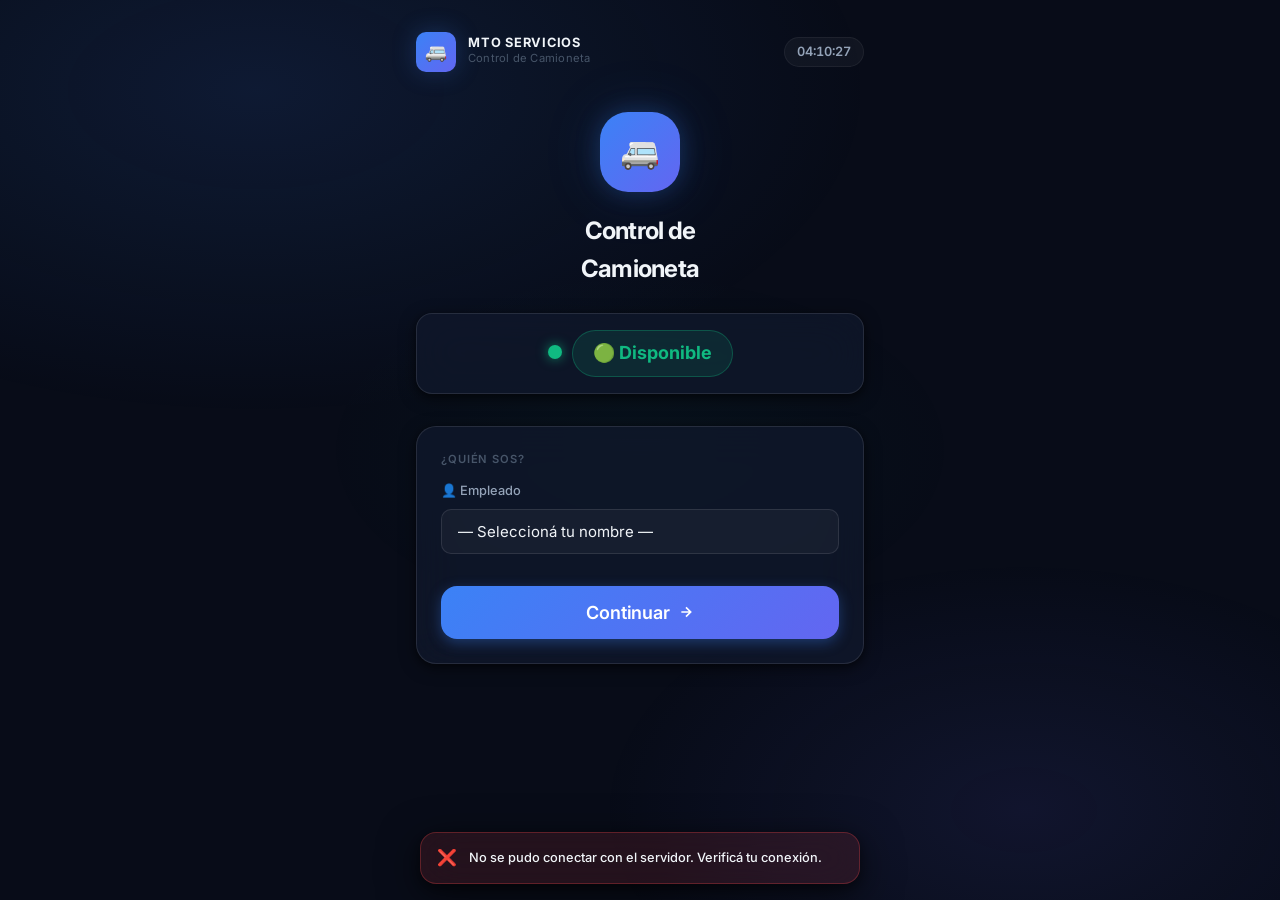
==== index.html @ 02f8700e "Deploy inicial - sistema control camioneta" ====
<!DOCTYPE html>
<html lang="es">
<head>
  <meta charset="UTF-8">
  <meta name="viewport" content="width=device-width, initial-scale=1.0, maximum-scale=1.0, user-scalable=no, viewport-fit=cover">
  <meta name="theme-color" content="#080c18">
  <meta name="apple-mobile-web-app-capable" content="yes">
  <meta name="apple-mobile-web-app-status-bar-style" content="black-translucent">
  <meta name="apple-mobile-web-app-title" content="MTO Camioneta">
  <meta name="description" content="Control de uso de camioneta MTO Servicios HVAC">

  <link rel="icon" href="data:image/svg+xml,<svg xmlns='http://www.w3.org/2000/svg' viewBox='0 0 100 100'><text y='.9em' font-size='90'>🚐</text></svg>">

  <title>MTO HVAC — Control de Camioneta</title>

  <link rel="preconnect" href="https://fonts.googleapis.com">
  <link rel="preconnect" href="https://fonts.gstatic.com" crossorigin>
  <link href="https://fonts.googleapis.com/css2?family=Inter:wght@300;400;500;600;700;800&display=swap" rel="stylesheet">

  <link rel="stylesheet" href="styles.css">
</head>
<body>

  <div class="bg-mesh"></div>

  <div class="app-wrapper" id="appWrapper">

    <!-- ══════════════════════════════════════════════
         HEADER
    ═══════════════════════════════════════════════ -->
    <header class="app-header">
      <div class="logo-wrap">
        <div class="logo-icon">🚐</div>
        <div class="logo-text">
          <span class="logo-company">MTO Servicios</span>
          <span class="logo-tagline">Control de Camioneta</span>
        </div>
      </div>
      <div class="header-time" id="headerTime">--:--</div>
    </header>

    <!-- ══════════════════════════════════════════════
         PANTALLA 0 — CARGANDO ESTADO
    ═══════════════════════════════════════════════ -->
    <section class="screen active" id="screenLoadingStatus">
      <div class="loading-screen">
        <div class="spinner spinner-lg"></div>
        <div style="text-align:center;">
          <div style="font-size:var(--fs-lg); font-weight:700; margin-bottom:var(--space-2);">Consultando estado...</div>
          <div style="font-size:var(--fs-sm); color:var(--text-secondary);">Verificando disponibilidad de la camioneta</div>
        </div>
      </div>
    </section>

    <!-- ══════════════════════════════════════════════
         PANTALLA 1 — BIENVENIDA / ESTADO + SELECCIÓN EMPLEADO
    ═══════════════════════════════════════════════ -->
    <section class="screen" id="screenWelcome">

      <div class="hero-welcome" style="padding-top:var(--space-4); padding-bottom:var(--space-4);">
        <div class="hero-icon">🚐</div>
        <h1 class="hero-title">Control de<br>Camioneta</h1>
      </div>

      <!-- Banner de estado -->
      <div class="card card-sm" id="statusBanner" style="text-align:center; margin-bottom:var(--space-4);">
        <span class="vehicle-status-dot available" id="statusDot"></span>
        <span class="vehicle-badge-lg available" id="statusBadge">🟢 Disponible</span>
        <div id="statusExtra" class="vehicle-inuse-details hidden"></div>
      </div>

      <div class="card">
        <div class="card-title">¿Quién sos?</div>
        <div class="form-group">
          <label class="form-label" for="employeeSelect">👤 Empleado</label>
          <select class="form-select" id="employeeSelect">
            <option value="">— Seleccioná tu nombre —</option>
          </select>
        </div>

        <button class="btn btn-primary btn-full btn-lg mt-4" onclick="app.checkAndContinue()">
          Continuar
          <svg width="16" height="16" viewBox="0 0 24 24" fill="none" stroke="currentColor" stroke-width="2.5"><path d="M5 12h14M12 5l7 7-7 7"/></svg>
        </button>
      </div>
    </section>

    <!-- ══════════════════════════════════════════════
         PANTALLA 2 — BLOQUEADO (otra persona la tiene)
    ═══════════════════════════════════════════════ -->
    <section class="screen" id="screenBlocked">
      <div class="card" style="text-align:center;">
        <div style="font-size:2.5rem; margin-bottom:var(--space-3);">🔴</div>
        <h2 style="font-size:var(--fs-xl); font-weight:700; margin-bottom:var(--space-2);">Camioneta en uso</h2>
        <p style="font-size:var(--fs-sm); color:var(--text-secondary); margin-bottom:var(--space-5);">
          No podés retirarla hasta que sea devuelta.
        </p>
        <div class="vehicle-inuse-details" style="margin-top:0;">
          <div class="vehicle-inuse-row"><span class="key">👤 La tiene</span><span class="val" id="blockedEmployee">—</span></div>
          <div class="vehicle-inuse-row"><span class="key">🕐 Hora de salida</span><span class="val" id="blockedTime">—</span></div>
          <div class="vehicle-inuse-row"><span class="key">📍 Destino</span><span class="val" id="blockedDestino">—</span></div>
          <div class="vehicle-inuse-row"><span class="key">⏱️ Tiempo transcurrido</span><span class="val" id="blockedElapsed">—</span></div>
        </div>
      </div>
      <button class="btn btn-ghost w-full mt-4" onclick="app.goBack('screenWelcome')">← Volver</button>
    </section>

    <!-- ══════════════════════════════════════════════
         PANTALLA 3 — DATOS (retiro o devolución, según flujo)
    ═══════════════════════════════════════════════ -->
    <section class="screen" id="screenDatos">

      <div class="steps" id="stepsIndicator">
        <div class="step active" id="step1"><div class="step-dot">1</div><div class="step-label">Datos</div></div>
        <div class="step-line" id="stepLine1"></div>
        <div class="step" id="step2"><div class="step-dot">2</div><div class="step-label">Check</div></div>
        <div class="step-line" id="stepLine2"></div>
        <div class="step" id="step3"><div class="step-dot">3</div><div class="step-label">Fotos</div></div>
        <div class="step-line" id="stepLine3"></div>
        <div class="step" id="step4"><div class="step-dot">4</div><div class="step-label">Confirmar</div></div>
      </div>

      <div class="card">
        <div class="card-title" id="datosTitle">Retirar camioneta</div>
        <div style="font-size:var(--fs-sm); color:var(--text-secondary); margin-bottom:var(--space-4);" id="datosEmployeeLabel"></div>

        <!-- Campos exclusivos de RETIRO -->
        <div id="retiroFields">
          <div class="form-group">
            <label class="form-label" for="sectorInput">🏷️ Sector</label>
            <input type="text" class="form-input" id="sectorInput" placeholder="Ej: Mantenimiento" maxlength="60">
          </div>
          <div class="form-group">
            <label class="form-label" for="destinoInput">📍 Destino</label>
            <input type="text" class="form-input" id="destinoInput" placeholder="Ej: Obra Av. Corrientes 1234" maxlength="120">
          </div>
          <div class="form-group">
            <label class="form-label" for="motivoInput">📝 Motivo del viaje</label>
            <input type="text" class="form-input" id="motivoInput" placeholder="Ej: Traslado de materiales" maxlength="150">
          </div>
        </div>

        <div class="form-group">
          <label class="form-label" for="kmInput">🧭 Kilometraje actual</label>
          <input type="number" class="form-input" id="kmInput" placeholder="Ej: 84210" min="0" inputmode="numeric">
        </div>

        <div class="form-group">
          <label class="form-label" for="fuelInput">⛽ Nivel de combustible</label>
          <select class="form-select" id="fuelInput">
            <option value="Lleno">Lleno</option>
            <option value="3/4">3/4</option>
            <option value="1/2" selected>1/2</option>
            <option value="1/4">1/4</option>
            <option value="Reserva">Reserva</option>
          </select>
        </div>

        <div class="form-group">
          <label class="form-label" for="estadoInput">🔧 Estado general</label>
          <select class="form-select" id="estadoInput">
            <option value="Óptimo">Óptimo</option>
            <option value="Bueno" selected>Bueno</option>
            <option value="Regular">Regular</option>
            <option value="Con observaciones">Con observaciones</option>
          </select>
        </div>

        <button class="btn btn-primary btn-full btn-lg mt-4" onclick="app.goToChecklist()">
          Continuar
          <svg width="16" height="16" viewBox="0 0 24 24" fill="none" stroke="currentColor" stroke-width="2.5"><path d="M5 12h14M12 5l7 7-7 7"/></svg>
        </button>
      </div>
      <button class="btn btn-ghost w-full mt-4" onclick="app.goBack('screenWelcome')">← Volver</button>
    </section>

    <!-- ══════════════════════════════════════════════
         PANTALLA 4 — CHECKLIST
    ═══════════════════════════════════════════════ -->
    <section class="screen" id="screenChecklist">
      <div class="steps">
        <div class="step done" id="cstep1"><div class="step-dot">✓</div><div class="step-label">Datos</div></div>
        <div class="step-line done"></div>
        <div class="step active" id="cstep2"><div class="step-dot">2</div><div class="step-label">Check</div></div>
        <div class="step-line" id="cstepLine2"></div>
        <div class="step" id="cstep3"><div class="step-dot">3</div><div class="step-label">Fotos</div></div>
        <div class="step-line" id="cstepLine3"></div>
        <div class="step" id="cstep4"><div class="step-dot">4</div><div class="step-label">Confirmar</div></div>
      </div>

      <div class="card">
        <div class="card-title">Checklist de la unidad</div>
        <p style="font-size:var(--fs-sm); color:var(--text-secondary); margin-bottom:var(--space-4);">
          Marcá cada ítem verificado antes de continuar.
        </p>
        <div class="checklist" id="checklistContainer"><!-- generado por JS --></div>

        <button class="btn btn-primary btn-full btn-lg mt-4" id="btnChecklistNext" onclick="app.goToFotos()">
          Continuar
          <svg width="16" height="16" viewBox="0 0 24 24" fill="none" stroke="currentColor" stroke-width="2.5"><path d="M5 12h14M12 5l7 7-7 7"/></svg>
        </button>
      </div>
      <button class="btn btn-ghost w-full mt-4" onclick="app.goBack('screenDatos')">← Volver</button>
    </section>

    <!-- ══════════════════════════════════════════════
         PANTALLA 5 — FOTOS
    ═══════════════════════════════════════════════ -->
    <section class="screen" id="screenFotos">
      <div class="steps">
        <div class="step done"><div class="step-dot">✓</div><div class="step-label">Datos</div></div>
        <div class="step-line done"></div>
        <div class="step done"><div class="step-dot">✓</div><div class="step-label">Check</div></div>
        <div class="step-line done"></div>
        <div class="step active"><div class="step-dot">3</div><div class="step-label">Fotos</div></div>
        <div class="step-line" id="fstepLine4"></div>
        <div class="step" id="fstep4"><div class="step-dot">4</div><div class="step-label">Confirmar</div></div>
      </div>

      <div class="card">
        <div class="card-title">Evidencia fotográfica</div>
        <p style="font-size:var(--fs-sm); color:var(--text-secondary); margin-bottom:var(--space-2);" id="fotosSubtitle">
          Tomá las 4 fotos obligatorias. Podés agregar más si es necesario.
        </p>

        <div class="photo-grid" id="photoGrid"><!-- generado por JS --></div>

        <div class="photo-extra-add" onclick="app.addExtraPhotoSlot()">
          ➕ Agregar otra foto (opcional)
        </div>

        <button class="btn btn-primary btn-full btn-lg mt-4" id="btnFotosNext" onclick="app.goToConfirm()" disabled>
          Continuar
          <svg width="16" height="16" viewBox="0 0 24 24" fill="none" stroke="currentColor" stroke-width="2.5"><path d="M5 12h14M12 5l7 7-7 7"/></svg>
        </button>
      </div>
      <button class="btn btn-ghost w-full mt-4" onclick="app.goBack('screenChecklist')">← Volver</button>
    </section>

    <!-- ══════════════════════════════════════════════
         PANTALLA 6 — CONFIRMAR (+ inconveniente si es devolución)
    ═══════════════════════════════════════════════ -->
    <section class="screen" id="screenConfirm">
      <div class="steps">
        <div class="step done"><div class="step-dot">✓</div><div class="step-label">Datos</div></div>
        <div class="step-line done"></div>
        <div class="step done"><div class="step-dot">✓</div><div class="step-label">Check</div></div>
        <div class="step-line done"></div>
        <div class="step done"><div class="step-dot">✓</div><div class="step-label">Fotos</div></div>
        <div class="step-line done"></div>
        <div class="step active"><div class="step-dot">4</div><div class="step-label">Confirmar</div></div>
      </div>

      <!-- Sólo en devolución -->
      <div class="card" id="incidentCard" style="display:none;">
        <div class="card-title">¿Hubo algún inconveniente?</div>
        <div class="yesno-toggle">
          <button class="yesno-btn no active" id="btnIncidentNo" onclick="app.setIncident(false)">✓ No</button>
          <button class="yesno-btn yes" id="btnIncidentYes" onclick="app.setIncident(true)">⚠️ Sí</button>
        </div>
        <div class="incident-box hidden" id="incidentDetail">
          <div class="form-group">
            <label class="form-label" for="incidentType">Tipo de inconveniente</label>
            <select class="form-select" id="incidentType">
              <option value="choque">Choque</option>
              <option value="rayon">Rayón</option>
              <option value="desperfecto">Desperfecto mecánico</option>
              <option value="multa">Multa</option>
              <option value="otro">Otro</option>
            </select>
          </div>
          <div class="form-group" style="margin-bottom:0;">
            <label class="form-label" for="incidentDesc">Descripción</label>
            <textarea class="form-textarea" id="incidentDesc" placeholder="Describí lo ocurrido con el mayor detalle posible..."></textarea>
          </div>
        </div>
      </div>

      <div class="card">
        <div class="card-title">Observaciones</div>
        <div class="form-group" style="margin-bottom:0;">
          <textarea class="form-textarea" id="observationInput" placeholder="Observaciones adicionales (opcional)"></textarea>
        </div>
      </div>

      <div class="card">
        <div class="card-title">Firma digital del conductor</div>
        <div class="signature-wrap">
          <canvas id="signatureCanvas"></canvas>
          <div class="signature-hint" id="signatureHint">Firmá acá con el dedo</div>
        </div>
        <button class="btn btn-ghost btn-sm mt-2" onclick="app.clearSignature()">🧹 Limpiar firma</button>
      </div>

      <div class="card" style="background:var(--bg-glass); border-color:var(--border-subtle);">
        <div style="display:flex; justify-content:space-between; align-items:center; margin-bottom:4px;">
          <span style="font-size:var(--fs-xs); color:var(--text-muted);">📍 Ubicación GPS</span>
          <span style="font-size:var(--fs-sm); font-weight:600;" id="summaryGPS">Obteniendo...</span>
        </div>
        <div style="display:flex; justify-content:space-between; align-items:center;">
          <span style="font-size:var(--fs-xs); color:var(--text-muted);">🕐 Hora actual</span>
          <span style="font-size:var(--fs-sm); font-weight:600; font-variant-numeric:tabular-nums;" id="summaryTime">—</span>
        </div>
      </div>

      <button class="btn btn-success btn-full btn-lg mt-4" id="btnConfirmSubmit" onclick="app.submitTrip()">
        <span id="btnConfirmLabel">✓ Confirmar</span>
      </button>
      <button class="btn btn-ghost w-full mt-4" onclick="app.goBack('screenFotos')">← Volver</button>
    </section>

    <!-- ══════════════════════════════════════════════
         PANTALLA 7 — ENVIANDO
    ═══════════════════════════════════════════════ -->
    <section class="screen" id="screenLoadingSubmit">
      <div class="loading-screen">
        <div class="spinner spinner-lg"></div>
        <div style="text-align:center;">
          <div style="font-size:var(--fs-lg); font-weight:700; margin-bottom:var(--space-2);" id="loadingTitle">Registrando...</div>
          <div style="font-size:var(--fs-sm); color:var(--text-secondary);" id="loadingMsg">Subiendo datos y fotos ☁️</div>
        </div>
        <div style="width:180px;">
          <div class="progress-wrap"><div class="progress-bar" id="loadingProgress" style="width:0%"></div></div>
        </div>
      </div>
    </section>

    <!-- ══════════════════════════════════════════════
         PANTALLA 8 — RESULTADO
    ═══════════════════════════════════════════════ -->
    <section class="screen" id="screenResult">
      <div class="card">
        <div class="result-card" id="resultCard"><!-- dinámico --></div>
      </div>
      <button class="btn btn-ghost w-full mt-4" onclick="app.resetToStart()">↩ Volver al inicio</button>
    </section>

  </div><!-- /app-wrapper -->

  <div class="toast-container" id="toastContainer"></div>

  <!-- Modal visor de foto -->
  <div id="photoModal" style="
    display:none; position:fixed; inset:0; z-index:9998;
    background:rgba(0,0,0,0.9); backdrop-filter:blur(10px);
    align-items:center; justify-content:center;
  " onclick="this.style.display='none'">
    <img id="photoModalImg" src="" alt="Foto" style="max-width:90%; max-height:90%; border-radius:var(--radius-xl); object-fit:contain;">
  </div>

  <!-- Inputs de archivo ocultos para captura de fotos -->
  <input type="file" id="hiddenPhotoInput" accept="image/*" capture="environment" style="display:none;">

  <script src="app.js"></script>
</body>
</html>
---- styles.css ----
/* ============================================================
   MTO Servicios HVAC — Control de Camioneta
   styles.css — Sistema de diseño premium v1.0
   Mismo design system que mto-fichaje (dark mode · glassmorphism)
   ============================================================ */

/* ── Reset & Base ────────────────────────────────────────── */
*, *::before, *::after { box-sizing: border-box; margin: 0; padding: 0; }

:root {
  /* ── Paleta principal ── */
  --bg-primary:        #080c18;
  --bg-secondary:      #0d1226;
  --bg-tertiary:       #111827;
  --bg-card:           rgba(17, 25, 45, 0.75);
  --bg-card-hover:     rgba(22, 32, 58, 0.88);
  --bg-glass:          rgba(255, 255, 255, 0.04);
  --bg-glass-hover:    rgba(255, 255, 255, 0.07);

  /* ── Acentos ── */
  --accent-primary:    #3b82f6;
  --accent-secondary:  #6366f1;
  --accent-success:    #10b981;
  --accent-warning:    #f59e0b;
  --accent-danger:     #ef4444;
  --accent-info:       #06b6d4;
  --accent-gradient:   linear-gradient(135deg, #3b82f6 0%, #6366f1 100%);
  --accent-gradient-2: linear-gradient(135deg, #10b981 0%, #06b6d4 100%);
  --accent-gradient-3: linear-gradient(135deg, #f59e0b 0%, #ef4444 100%);

  /* ── Texto ── */
  --text-primary:   #f1f5f9;
  --text-secondary: #94a3b8;
  --text-muted:     #475569;
  --text-disabled:  #334155;

  /* ── Bordes ── */
  --border-subtle:  rgba(255, 255, 255, 0.06);
  --border-default: rgba(255, 255, 255, 0.10);
  --border-strong:  rgba(255, 255, 255, 0.18);
  --border-accent:  rgba(59, 130, 246, 0.40);

  /* ── Sombras ── */
  --shadow-sm:  0 1px 3px rgba(0,0,0,0.4), 0 1px 2px rgba(0,0,0,0.3);
  --shadow-md:  0 4px 16px rgba(0,0,0,0.5), 0 2px 6px rgba(0,0,0,0.3);
  --shadow-lg:  0 10px 40px rgba(0,0,0,0.6), 0 4px 12px rgba(0,0,0,0.4);
  --shadow-glow:0 0 24px rgba(59,130,246,0.25);
  --shadow-success: 0 0 20px rgba(16,185,129,0.30);
  --shadow-danger:  0 0 20px rgba(239,68,68,0.30);

  /* ── Tipografía ── */
  --font-sans: 'Inter', -apple-system, BlinkMacSystemFont, 'Segoe UI', sans-serif;
  --font-mono: 'SF Mono', 'Fira Code', 'Fira Mono', monospace;
  --fs-xs:   0.70rem;
  --fs-sm:   0.80rem;
  --fs-base: 0.938rem;
  --fs-md:   1.0rem;
  --fs-lg:   1.125rem;
  --fs-xl:   1.25rem;
  --fs-2xl:  1.5rem;
  --fs-3xl:  1.875rem;
  --fs-4xl:  2.25rem;

  /* ── Espaciado ── */
  --space-1: 0.25rem; --space-2: 0.5rem;  --space-3: 0.75rem;
  --space-4: 1.0rem;  --space-5: 1.25rem; --space-6: 1.5rem;
  --space-8: 2.0rem;  --space-10: 2.5rem; --space-12: 3.0rem;
  --space-16: 4.0rem;

  /* ── Bordes redondeados ── */
  --radius-sm: 6px;  --radius-md: 10px; --radius-lg: 16px;
  --radius-xl: 20px; --radius-2xl: 28px; --radius-full: 9999px;

  /* ── Transiciones ── */
  --transition-fast:   150ms cubic-bezier(0.4, 0, 0.2, 1);
  --transition-normal: 250ms cubic-bezier(0.4, 0, 0.2, 1);
  --transition-slow:   400ms cubic-bezier(0.4, 0, 0.2, 1);
  --transition-spring: 350ms cubic-bezier(0.34, 1.56, 0.64, 1);
}

html { font-size: 16px; -webkit-text-size-adjust: 100%; scroll-behavior: smooth; }

body {
  font-family: var(--font-sans);
  font-size: var(--fs-base);
  line-height: 1.6;
  color: var(--text-primary);
  background-color: var(--bg-primary);
  min-height: 100dvh;
  overflow-x: hidden;
  -webkit-font-smoothing: antialiased;
  -moz-osx-font-smoothing: grayscale;
}

/* ── Fondo animado ─────────────────────────────────────────── */
.bg-mesh {
  position: fixed; inset: 0; z-index: 0; pointer-events: none;
  background:
    radial-gradient(ellipse 80% 60% at 20% 10%, rgba(59,130,246,0.12) 0%, transparent 60%),
    radial-gradient(ellipse 60% 50% at 80% 90%, rgba(99,102,241,0.10) 0%, transparent 55%),
    radial-gradient(ellipse 50% 40% at 50% 50%, rgba(16,185,129,0.04) 0%, transparent 50%);
  animation: meshShift 20s ease-in-out infinite alternate;
}
@keyframes meshShift { 0% { transform: scale(1) rotate(0deg); } 100% { transform: scale(1.05) rotate(2deg); } }

/* ── Layout base ───────────────────────────────────────────── */
.app-wrapper {
  position: relative; z-index: 1;
  min-height: 100dvh;
  display: flex; flex-direction: column;
  max-width: 480px; margin: 0 auto;
  padding: var(--space-4);
}

/* ── Logo / Header ─────────────────────────────────────────── */
.app-header { display: flex; align-items: center; justify-content: space-between; padding: var(--space-4) 0 var(--space-6); }
.logo-wrap { display: flex; align-items: center; gap: var(--space-3); }
.logo-icon {
  width: 40px; height: 40px; border-radius: var(--radius-md);
  background: var(--accent-gradient);
  display: grid; place-items: center; font-size: 1.1rem;
  box-shadow: var(--shadow-glow); flex-shrink: 0;
}
.logo-text { display: flex; flex-direction: column; }
.logo-company { font-size: var(--fs-sm); font-weight: 700; letter-spacing: 0.06em; text-transform: uppercase; color: var(--text-primary); line-height: 1.1; }
.logo-tagline { font-size: var(--fs-xs); color: var(--text-muted); letter-spacing: 0.02em; }
.header-time {
  font-size: var(--fs-sm); font-weight: 600; font-variant-numeric: tabular-nums;
  color: var(--text-secondary); background: var(--bg-glass); border: 1px solid var(--border-subtle);
  padding: var(--space-1) var(--space-3); border-radius: var(--radius-full);
}

/* ── Tarjetas / Cards ──────────────────────────────────────── */
.card {
  background: var(--bg-card); border: 1px solid var(--border-default);
  border-radius: var(--radius-xl); padding: var(--space-6);
  backdrop-filter: blur(20px); -webkit-backdrop-filter: blur(20px);
  box-shadow: var(--shadow-md);
  transition: border-color var(--transition-normal), box-shadow var(--transition-normal);
}
.card:hover { border-color: var(--border-strong); }
.card + .card { margin-top: var(--space-4); }
.card-sm { padding: var(--space-4); border-radius: var(--radius-lg); }
.card-title { font-size: var(--fs-xs); font-weight: 600; letter-spacing: 0.08em; text-transform: uppercase; color: var(--text-muted); margin-bottom: var(--space-3); }

/* ── Pantallas (screens) ───────────────────────────────────── */
.screen { display: none; animation: screenIn var(--transition-slow) ease both; }
.screen.active { display: flex; flex-direction: column; flex: 1; }
@keyframes screenIn { from { opacity: 0; transform: translateY(16px); } to { opacity: 1; transform: translateY(0); } }

/* ── Hero de bienvenida ────────────────────────────────────── */
.hero-welcome { display: flex; flex-direction: column; align-items: center; text-align: center; padding: var(--space-8) 0 var(--space-6); }
.hero-icon {
  width: 80px; height: 80px; border-radius: var(--radius-2xl);
  background: var(--accent-gradient); display: grid; place-items: center;
  font-size: 2rem; margin-bottom: var(--space-5);
  box-shadow: var(--shadow-glow), 0 0 60px rgba(59,130,246,0.15);
  animation: iconPulse 3s ease-in-out infinite;
}
@keyframes iconPulse { 0%,100% { box-shadow: var(--shadow-glow), 0 0 60px rgba(59,130,246,0.15); } 50% { box-shadow: var(--shadow-glow), 0 0 80px rgba(59,130,246,0.30); } }
.hero-title { font-size: var(--fs-2xl); font-weight: 700; letter-spacing: -0.03em; margin-bottom: var(--space-2); }
.hero-sub { font-size: var(--fs-base); color: var(--text-secondary); max-width: 320px; }

/* ── Formulario ────────────────────────────────────────────── */
.form-group { display: flex; flex-direction: column; gap: var(--space-2); margin-bottom: var(--space-4); }
.form-label { font-size: var(--fs-sm); font-weight: 500; color: var(--text-secondary); }
.form-select, .form-input, .form-textarea {
  width: 100%; background: var(--bg-glass); border: 1px solid var(--border-default);
  border-radius: var(--radius-md); color: var(--text-primary);
  font-family: var(--font-sans); font-size: var(--fs-base);
  padding: var(--space-3) var(--space-4); outline: none;
  transition: border-color var(--transition-fast), box-shadow var(--transition-fast);
  appearance: none; -webkit-appearance: none;
}
.form-textarea { resize: vertical; min-height: 80px; font-family: var(--font-sans); }
.form-select:focus, .form-input:focus, .form-textarea:focus { border-color: var(--accent-primary); box-shadow: 0 0 0 3px rgba(59,130,246,0.15); }
.form-select option { background: var(--bg-secondary); color: var(--text-primary); }
.form-hint { font-size: var(--fs-xs); color: var(--text-muted); }

/* ── Botones ─────────────────────────────────────────────────────── */
.btn {
  display: inline-flex; align-items: center; justify-content: center; gap: var(--space-2);
  font-family: var(--font-sans); font-size: var(--fs-base); font-weight: 600;
  padding: var(--space-3) var(--space-6);
  border-radius: var(--radius-md); border: none; cursor: pointer;
  transition: all var(--transition-fast); text-decoration: none;
  white-space: nowrap; letter-spacing: -0.01em;
  -webkit-tap-highlight-color: transparent; user-select: none;
}
.btn:active { transform: scale(0.97); }
.btn:disabled { opacity: 0.4; cursor: not-allowed; pointer-events: none; }
.btn-primary { background: var(--accent-gradient); color: #fff; box-shadow: 0 4px 14px rgba(59,130,246,0.35); }
.btn-primary:hover { box-shadow: 0 6px 20px rgba(59,130,246,0.50); filter: brightness(1.08); }
.btn-success { background: linear-gradient(135deg, #10b981 0%, #059669 100%); color: #fff; box-shadow: 0 4px 14px rgba(16,185,129,0.35); }
.btn-success:hover { box-shadow: 0 6px 20px rgba(16,185,129,0.50); filter: brightness(1.08); }
.btn-danger { background: linear-gradient(135deg, #ef4444 0%, #dc2626 100%); color: #fff; box-shadow: 0 4px 14px rgba(239,68,68,0.35); }
.btn-warning { background: linear-gradient(135deg, #f59e0b 0%, #d97706 100%); color: #fff; box-shadow: 0 4px 14px rgba(245,158,11,0.35); }
.btn-ghost { background: var(--bg-glass); color: var(--text-secondary); border: 1px solid var(--border-default); }
.btn-ghost:hover { background: var(--bg-glass-hover); color: var(--text-primary); border-color: var(--border-strong); }
.btn-full { width: 100%; }
.btn-lg { font-size: var(--fs-lg); padding: var(--space-4) var(--space-8); border-radius: var(--radius-lg); }
.btn-sm { font-size: var(--fs-sm); padding: var(--space-2) var(--space-4); border-radius: var(--radius-sm); }
.btn-icon { width: 40px; height: 40px; padding: 0; border-radius: var(--radius-md); }

/* ── Estado de la camioneta ───────────────────────────────── */
.vehicle-status-card {
  display: flex; flex-direction: column; align-items: center; text-align: center;
  padding: var(--space-8) var(--space-6); gap: var(--space-3);
}
.vehicle-status-dot {
  width: 14px; height: 14px; border-radius: 50%; display: inline-block; margin-right: 6px;
}
.vehicle-status-dot.available { background: var(--accent-success); box-shadow: 0 0 12px rgba(16,185,129,0.7); animation: dotPulse 1.6s ease-in-out infinite; }
.vehicle-status-dot.inuse { background: var(--accent-danger); box-shadow: 0 0 12px rgba(239,68,68,0.7); }
.vehicle-badge-lg {
  display: inline-flex; align-items: center; padding: var(--space-2) var(--space-5);
  border-radius: var(--radius-full); font-weight: 700; font-size: var(--fs-lg);
}
.vehicle-badge-lg.available { background: rgba(16,185,129,0.12); color: var(--accent-success); border: 1px solid rgba(16,185,129,0.3); }
.vehicle-badge-lg.inuse { background: rgba(239,68,68,0.12); color: var(--accent-danger); border: 1px solid rgba(239,68,68,0.3); }
.vehicle-inuse-details {
  width: 100%; background: var(--bg-glass); border: 1px solid var(--border-subtle);
  border-radius: var(--radius-lg); padding: var(--space-4); text-align: left; margin-top: var(--space-4);
}
.vehicle-inuse-row { display: flex; justify-content: space-between; align-items: center; padding: var(--space-2) 0; border-bottom: 1px solid var(--border-subtle); }
.vehicle-inuse-row:last-child { border-bottom: none; }
.vehicle-inuse-row .key { font-size: var(--fs-xs); color: var(--text-muted); }
.vehicle-inuse-row .val { font-size: var(--fs-sm); font-weight: 600; }
.elapsed-timer { font-size: var(--fs-2xl); font-weight: 800; font-variant-numeric: tabular-nums; letter-spacing: -0.02em; margin: var(--space-2) 0; }
.elapsed-timer.warn { color: var(--accent-warning); }
.elapsed-timer.danger { color: var(--accent-danger); }

/* ── Checklist ─────────────────────────────────────────────── */
.checklist { display: flex; flex-direction: column; gap: var(--space-2); margin: var(--space-4) 0; }
.checklist-item {
  display: flex; align-items: center; gap: var(--space-3);
  padding: var(--space-3) var(--space-4); border-radius: var(--radius-md);
  border: 1px solid var(--border-default); background: var(--bg-glass);
  cursor: pointer; transition: all var(--transition-fast);
  -webkit-tap-highlight-color: transparent; user-select: none;
}
.checklist-item:hover { background: var(--bg-glass-hover); border-color: var(--border-strong); }
.checklist-item.checked { background: rgba(16,185,129,0.08); border-color: rgba(16,185,129,0.35); }
.checklist-check {
  width: 22px; height: 22px; border-radius: 6px; border: 2px solid var(--border-strong);
  display: grid; place-items: center; flex-shrink: 0; transition: all var(--transition-fast);
  font-size: 13px; color: transparent; background: var(--bg-glass);
}
.checklist-item.checked .checklist-check { background: var(--accent-success); border-color: var(--accent-success); color: #fff; }
.checklist-label { flex: 1; font-size: var(--fs-sm); font-weight: 500; }
.checklist-icon { font-size: 1.1rem; flex-shrink: 0; }

/* ── Fotos ─────────────────────────────────────────────────── */
.photo-grid { display: grid; grid-template-columns: 1fr 1fr; gap: var(--space-3); margin: var(--space-4) 0; }
.photo-slot {
  position: relative; aspect-ratio: 4/3; border-radius: var(--radius-lg);
  border: 1.5px dashed var(--border-strong); background: var(--bg-glass);
  display: flex; flex-direction: column; align-items: center; justify-content: center;
  gap: var(--space-2); cursor: pointer; overflow: hidden; transition: all var(--transition-fast);
  -webkit-tap-highlight-color: transparent;
}
.photo-slot:hover { border-color: var(--accent-primary); background: var(--bg-glass-hover); }
.photo-slot.filled { border-style: solid; border-color: var(--accent-success); }
.photo-slot img { position: absolute; inset: 0; width: 100%; height: 100%; object-fit: cover; }
.photo-slot .slot-icon { font-size: 1.6rem; opacity: 0.6; }
.photo-slot .slot-label { font-size: var(--fs-xs); font-weight: 600; color: var(--text-secondary); text-align: center; padding: 0 var(--space-2); }
.photo-slot .slot-required { color: var(--accent-danger); font-size: 0.6rem; vertical-align: super; }
.photo-slot .slot-badge {
  position: absolute; top: 6px; right: 6px; width: 22px; height: 22px; border-radius: 50%;
  background: var(--accent-success); color: #fff; display: grid; place-items: center;
  font-size: 12px; font-weight: 700; box-shadow: var(--shadow-sm);
}
.photo-slot .slot-remove {
  position: absolute; top: 6px; left: 6px; width: 22px; height: 22px; border-radius: 50%;
  background: rgba(0,0,0,0.6); color: #fff; display: grid; place-items: center; font-size: 12px;
  border: none; cursor: pointer;
}
.photo-extra-add {
  display: flex; align-items: center; justify-content: center; gap: var(--space-2);
  padding: var(--space-3); border-radius: var(--radius-md); border: 1px dashed var(--border-default);
  color: var(--text-muted); font-size: var(--fs-sm); cursor: pointer; background: var(--bg-glass);
}
.photo-extra-add:hover { color: var(--text-secondary); border-color: var(--border-strong); }

/* ── Firma digital ─────────────────────────────────────────── */
.signature-wrap {
  border-radius: var(--radius-lg); border: 1px solid var(--border-default);
  background: #fff; overflow: hidden; margin: var(--space-4) 0; position: relative;
}
.signature-wrap canvas { display: block; width: 100%; height: 160px; touch-action: none; }
.signature-hint {
  position: absolute; bottom: 8px; left: 0; right: 0; text-align: center;
  font-size: var(--fs-xs); color: rgba(0,0,0,0.35); pointer-events: none;
}

/* ── Inconveniente (Sí/No) ────────────────────────────────── */
.yesno-toggle { display: flex; gap: var(--space-3); margin-bottom: var(--space-4); }
.yesno-btn {
  flex: 1; padding: var(--space-3); border-radius: var(--radius-md);
  border: 1px solid var(--border-default); background: var(--bg-glass);
  font-weight: 700; font-size: var(--fs-base); color: var(--text-secondary);
  cursor: pointer; transition: all var(--transition-fast); font-family: var(--font-sans);
  -webkit-tap-highlight-color: transparent;
}
.yesno-btn.yes.active { background: rgba(239,68,68,0.12); border-color: var(--accent-danger); color: var(--accent-danger); }
.yesno-btn.no.active  { background: rgba(16,185,129,0.12); border-color: var(--accent-success); color: var(--accent-success); }
.incident-box {
  background: rgba(239,68,68,0.06); border: 1px solid rgba(239,68,68,0.25);
  border-radius: var(--radius-lg); padding: var(--space-4); margin-bottom: var(--space-4);
}

/* ── Indicadores de estado (GPS, etc.) ────────────────────── */
.status-row {
  display: flex; align-items: center; gap: var(--space-3);
  padding: var(--space-3) var(--space-4); border-radius: var(--radius-md);
  border: 1px solid var(--border-subtle); background: var(--bg-glass); margin-bottom: var(--space-3);
  transition: all var(--transition-normal);
}
.status-dot { width: 8px; height: 8px; border-radius: 50%; flex-shrink: 0; background: var(--text-muted); }
.status-dot.checking { background: var(--accent-warning); animation: dotPulse 1s ease-in-out infinite; }
.status-dot.ok { background: var(--accent-success); }
.status-dot.error { background: var(--accent-danger); }
@keyframes dotPulse { 0%,100%{opacity:1} 50%{opacity:0.3} }
.status-label { flex: 1; font-size: var(--fs-sm); font-weight: 500; color: var(--text-secondary); }
.status-value { font-size: var(--fs-sm); font-weight: 600; color: var(--text-primary); font-variant-numeric: tabular-nums; }
.status-row.ok { border-color: rgba(16,185,129,0.25); background: rgba(16,185,129,0.06); }
.status-row.error { border-color: rgba(239,68,68,0.25); background: rgba(239,68,68,0.06); }
.status-row.ok .status-label { color: var(--accent-success); }
.status-row.error .status-label { color: var(--accent-danger); }

/* ── Alerta de resultado ───────────────────────────────────── */
.result-card { display: flex; flex-direction: column; align-items: center; text-align: center; padding: var(--space-8) var(--space-6); }
.result-icon { width: 72px; height: 72px; border-radius: 50%; display: grid; place-items: center; font-size: 2rem; margin-bottom: var(--space-5); animation: resultPop var(--transition-spring) both; }
.result-icon.success { background: rgba(16,185,129,0.15); box-shadow: var(--shadow-success); border: 2px solid rgba(16,185,129,0.4); }
.result-icon.error { background: rgba(239,68,68,0.15); box-shadow: var(--shadow-danger); border: 2px solid rgba(239,68,68,0.4); }
@keyframes resultPop { from{transform:scale(0.5);opacity:0} to{transform:scale(1);opacity:1} }
.result-title { font-size: var(--fs-xl); font-weight: 700; margin-bottom: var(--space-2); }
.result-sub { font-size: var(--fs-sm); color: var(--text-secondary); margin-bottom: var(--space-5); line-height: 1.5; }
.result-details { width: 100%; background: var(--bg-glass); border: 1px solid var(--border-subtle); border-radius: var(--radius-lg); padding: var(--space-4); text-align: left; }
.result-detail-row { display: flex; justify-content: space-between; align-items: center; padding: var(--space-2) 0; border-bottom: 1px solid var(--border-subtle); }
.result-detail-row:last-child { border-bottom: none; }
.result-detail-row .key { font-size: var(--fs-xs); color: var(--text-muted); }
.result-detail-row .val { font-size: var(--fs-sm); font-weight: 600; font-variant-numeric: tabular-nums; }

/* ── Spinner de carga ──────────────────────────────────────── */
.spinner { width: 24px; height: 24px; border-radius: 50%; border: 2px solid var(--border-default); border-top-color: var(--accent-primary); animation: spin 0.7s linear infinite; display: inline-block; flex-shrink: 0; }
.spinner-sm { width: 16px; height: 16px; }
.spinner-lg { width: 40px; height: 40px; border-width: 3px; }
@keyframes spin { to { transform: rotate(360deg); } }
.loading-screen { display: flex; flex-direction: column; align-items: center; justify-content: center; flex: 1; gap: var(--space-4); min-height: 300px; }

/* ── Toast / Notificaciones ─────────────────────────────────── */
.toast-container { position: fixed; bottom: calc(env(safe-area-inset-bottom) + 16px); left: 50%; transform: translateX(-50%); z-index: 9999; display: flex; flex-direction: column; align-items: center; gap: var(--space-2); width: calc(100% - 2rem); max-width: 440px; pointer-events: none; }
.toast { display: flex; align-items: center; gap: var(--space-3); padding: var(--space-3) var(--space-4); border-radius: var(--radius-lg); font-size: var(--fs-sm); font-weight: 500; backdrop-filter: blur(20px); -webkit-backdrop-filter: blur(20px); box-shadow: var(--shadow-lg); pointer-events: auto; animation: toastIn 0.3s var(--transition-spring) both; max-width: 100%; width: 100%; border: 1px solid var(--border-default); }
.toast.success { background: rgba(16,185,129,0.12); border-color: rgba(16,185,129,0.3); color: var(--text-primary); }
.toast.error { background: rgba(239,68,68,0.12); border-color: rgba(239,68,68,0.3); color: var(--text-primary); }
.toast.info { background: rgba(59,130,246,0.12); border-color: rgba(59,130,246,0.3); color: var(--text-primary); }
.toast.warning { background: rgba(245,158,11,0.12); border-color: rgba(245,158,11,0.3); color: var(--text-primary); }
@keyframes toastIn { from{opacity:0;transform:translateY(16px) scale(0.95)} to{opacity:1;transform:translateY(0) scale(1)} }
@keyframes toastOut { to{opacity:0;transform:translateY(8px) scale(0.95)} }
.toast-icon { font-size: 1rem; flex-shrink: 0; }
.toast-msg { flex: 1; line-height: 1.4; }

/* ── Badge ──────────────────────────────────────────────────── */
.badge { display: inline-flex; align-items: center; gap: 4px; padding: 2px 8px; border-radius: var(--radius-full); font-size: var(--fs-xs); font-weight: 600; letter-spacing: 0.02em; }
.badge-blue { background: rgba(59,130,246,0.15); color: #60a5fa; }
.badge-green { background: rgba(16,185,129,0.15); color: #34d399; }
.badge-red { background: rgba(239,68,68,0.15); color: #f87171; }
.badge-yellow { background: rgba(245,158,11,0.15); color: #fbbf24; }
.badge-purple { background: rgba(99,102,241,0.15); color: #a78bfa; }
.badge-gray { background: rgba(100,116,139,0.15); color: #94a3b8; }

/* ── Divisor ────────────────────────────────────────────────── */
.divider { height: 1px; background: var(--border-subtle); margin: var(--space-4) 0; border: none; }
.divider-text { display: flex; align-items: center; gap: var(--space-3); color: var(--text-muted); font-size: var(--fs-xs); text-transform: uppercase; letter-spacing: 0.06em; margin: var(--space-4) 0; }
.divider-text::before, .divider-text::after { content: ''; flex: 1; height: 1px; background: var(--border-subtle); }

/* ── Progress bar ───────────────────────────────────────────── */
.progress-wrap { background: var(--bg-glass); border-radius: var(--radius-full); height: 4px; overflow: hidden; }
.progress-bar { height: 100%; border-radius: var(--radius-full); background: var(--accent-gradient); transition: width var(--transition-slow); }

/* ── Steps indicador ────────────────────────────────────────── */
.steps { display: flex; align-items: center; gap: var(--space-2); justify-content: center; margin-bottom: var(--space-6); flex-wrap: wrap; }
.step { display: flex; flex-direction: column; align-items: center; gap: 6px; }
.step-dot { width: 28px; height: 28px; border-radius: 50%; display: grid; place-items: center; font-size: var(--fs-xs); font-weight: 700; border: 2px solid var(--border-default); color: var(--text-muted); background: var(--bg-glass); transition: all var(--transition-normal); }
.step.done .step-dot { border-color: var(--accent-success); background: rgba(16,185,129,0.15); color: var(--accent-success); }
.step.active .step-dot { border-color: var(--accent-primary); background: rgba(59,130,246,0.15); color: var(--accent-primary); animation: stepGlow 2s ease-in-out infinite; }
@keyframes stepGlow { 50% { box-shadow: 0 0 12px rgba(59,130,246,0.5); } }
.step-label { font-size: 9px; font-weight: 600; letter-spacing: 0.05em; text-transform: uppercase; color: var(--text-muted); }
.step.active .step-label { color: var(--text-secondary); }
.step-line { flex: 1; height: 1px; background: var(--border-subtle); max-width: 24px; margin-top: -12px; }
.step-line.done { background: var(--accent-success); }

/* ── Timeline (detalle de viaje) ──────────────────────────── */
.timeline { position: relative; padding-left: 28px; }
.timeline::before { content: ''; position: absolute; left: 9px; top: 4px; bottom: 4px; width: 2px; background: var(--border-default); }
.timeline-item { position: relative; padding-bottom: var(--space-5); }
.timeline-item:last-child { padding-bottom: 0; }
.timeline-dot { position: absolute; left: -28px; top: 2px; width: 20px; height: 20px; border-radius: 50%; background: var(--bg-card); border: 2px solid var(--accent-primary); display: grid; place-items: center; font-size: 10px; }
.timeline-item.event-return .timeline-dot { border-color: var(--accent-success); }
.timeline-item.event-incident .timeline-dot { border-color: var(--accent-danger); }
.timeline-title { font-weight: 700; font-size: var(--fs-sm); }
.timeline-meta { font-size: var(--fs-xs); color: var(--text-muted); margin-top: 2px; }
.timeline-body { font-size: var(--fs-sm); color: var(--text-secondary); margin-top: var(--space-1); }

/* ── Admin panel override ───────────────────────────────────── */
.admin-wrapper { max-width: 1200px; }
.admin-nav { display: flex; align-items: center; justify-content: space-between; padding: var(--space-4) 0 var(--space-6); border-bottom: 1px solid var(--border-subtle); margin-bottom: var(--space-6); }
.nav-link { padding: var(--space-2) var(--space-4); border-radius: var(--radius-md); font-size: var(--fs-sm); font-weight: 500; color: var(--text-secondary); cursor: pointer; transition: all var(--transition-fast); background: none; border: none; font-family: var(--font-sans); }
.nav-link:hover { background: var(--bg-glass-hover); color: var(--text-primary); }
.nav-link.active { background: var(--bg-glass); color: var(--text-primary); border: 1px solid var(--border-default); }

/* Stats grid */
.stats-grid { display: grid; grid-template-columns: repeat(auto-fit, minmax(200px, 1fr)); gap: var(--space-4); margin-bottom: var(--space-6); }
.stat-card { padding: var(--space-5); border-radius: var(--radius-xl); background: var(--bg-card); border: 1px solid var(--border-default); backdrop-filter: blur(20px); }
.stat-label { font-size: var(--fs-xs); text-transform: uppercase; letter-spacing: 0.08em; color: var(--text-muted); font-weight: 600; margin-bottom: var(--space-2); }
.stat-value { font-size: var(--fs-3xl); font-weight: 800; letter-spacing: -0.04em; line-height: 1; margin-bottom: var(--space-1); }
.stat-change { font-size: var(--fs-xs); color: var(--text-muted); }
.stat-change.up { color: var(--accent-success); }
.stat-change.down { color: var(--accent-danger); }

/* Tabla */
.table-wrap { overflow-x: auto; border-radius: var(--radius-xl); border: 1px solid var(--border-default); background: var(--bg-card); backdrop-filter: blur(20px); }
table { width: 100%; border-collapse: collapse; min-width: 600px; }
thead { background: var(--bg-glass); }
th { padding: var(--space-3) var(--space-4); text-align: left; font-size: var(--fs-xs); font-weight: 600; letter-spacing: 0.06em; text-transform: uppercase; color: var(--text-muted); border-bottom: 1px solid var(--border-subtle); white-space: nowrap; }
td { padding: var(--space-3) var(--space-4); font-size: var(--fs-sm); color: var(--text-primary); border-bottom: 1px solid var(--border-subtle); }
tr:last-child td { border-bottom: none; }
tr:hover td { background: var(--bg-glass); }

/* Filtros */
.filters-row { display: flex; gap: var(--space-3); flex-wrap: wrap; align-items: center; margin-bottom: var(--space-5); }
.filter-select, .filter-input { background: var(--bg-card); border: 1px solid var(--border-default); border-radius: var(--radius-md); color: var(--text-primary); font-family: var(--font-sans); font-size: var(--fs-sm); padding: var(--space-2) var(--space-4); outline: none; cursor: pointer; appearance: none; min-width: 140px; }
.filter-select:focus, .filter-input:focus { border-color: var(--accent-primary); }

/* Chart container */
.chart-grid { display: grid; grid-template-columns: 1fr 1fr; gap: var(--space-4); margin-bottom: var(--space-6); }
.chart-card { background: var(--bg-card); border: 1px solid var(--border-default); border-radius: var(--radius-xl); padding: var(--space-5); backdrop-filter: blur(20px); }
.chart-title { font-size: var(--fs-sm); font-weight: 600; color: var(--text-secondary); margin-bottom: var(--space-4); }
.chart-canvas-wrap { position: relative; height: 200px; }

/* Selfie / foto thumbnail */
.selfie-thumb { width: 32px; height: 32px; border-radius: 50%; object-fit: cover; border: 2px solid var(--border-default); cursor: pointer; transition: transform var(--transition-fast); }
.selfie-thumb:hover { transform: scale(1.1); }
.photo-thumb-row { display: flex; gap: 4px; }
.photo-thumb-row img { width: 28px; height: 28px; border-radius: 6px; object-fit: cover; cursor: pointer; border: 1px solid var(--border-default); }

/* Vencimientos */
.expiry-item { display: flex; align-items: center; gap: var(--space-3); padding: var(--space-3) var(--space-4); border-radius: var(--radius-md); border: 1px solid var(--border-subtle); background: var(--bg-glass); margin-bottom: var(--space-2); }
.expiry-item.ok { border-color: rgba(16,185,129,0.25); }
.expiry-item.soon { border-color: rgba(245,158,11,0.3); background: rgba(245,158,11,0.06); }
.expiry-item.overdue { border-color: rgba(239,68,68,0.3); background: rgba(239,68,68,0.06); }
.expiry-icon { font-size: 1.3rem; flex-shrink: 0; }
.expiry-info { flex: 1; }
.expiry-title { font-weight: 700; font-size: var(--fs-sm); }
.expiry-date { font-size: var(--fs-xs); color: var(--text-muted); }

/* Login admin */
.login-wrap { max-width: 400px; margin: 0 auto; text-align: center; }

/* Modal genérico */
.modal-backdrop { display:none; position:fixed; inset:0; z-index:9997; background:rgba(0,0,0,0.6); backdrop-filter: blur(6px); align-items:center; justify-content:center; padding: var(--space-4); }
.modal-backdrop.open { display:flex; }
.modal-box { width: 100%; max-width: 480px; max-height: 88vh; overflow-y: auto; }

/* ── Responsive / Mobile adjustments ───────────────────────── */
@media (max-width: 600px) {
  .chart-grid { grid-template-columns: 1fr; }
  .stats-grid { grid-template-columns: 1fr 1fr; }
  .app-wrapper { padding: var(--space-3); }
  .admin-wrapper { padding: var(--space-3); }
}
@media (max-width: 380px) {
  .stats-grid { grid-template-columns: 1fr; }
  .photo-grid { grid-template-columns: 1fr 1fr; }
}

/* ── Safe area (iOS) ─────────────────────────────────────────── */
.app-wrapper { padding-bottom: calc(var(--space-4) + env(safe-area-inset-bottom)); }

/* ── Scrollbar ──────────────────────────────────────────────── */
::-webkit-scrollbar { width: 4px; height: 4px; }
::-webkit-scrollbar-track { background: transparent; }
::-webkit-scrollbar-thumb { background: var(--border-default); border-radius: 2px; }

/* ── Utilidades ─────────────────────────────────────────────── */
.text-center { text-align: center; }
.text-muted { color: var(--text-muted) !important; }
.text-success { color: var(--accent-success) !important; }
.text-danger { color: var(--accent-danger) !important; }
.text-warning { color: var(--accent-warning) !important; }
.mt-2 { margin-top: var(--space-2); } .mt-4 { margin-top: var(--space-4); } .mt-6 { margin-top: var(--space-6); }
.mb-2 { margin-bottom: var(--space-2); } .mb-4 { margin-bottom: var(--space-4); }
.flex { display: flex; } .flex-col { flex-direction: column; }
.items-center { align-items: center; } .justify-between { justify-content: space-between; }
.gap-2 { gap: var(--space-2); } .gap-3 { gap: var(--space-3); }
.flex-1 { flex: 1; } .w-full { width: 100%; }
.hidden { display: none !important; }
.font-mono { font-family: var(--font-mono); font-size: var(--fs-xs); }
.truncate { overflow: hidden; text-overflow: ellipsis; white-space: nowrap; max-width: 160px; }
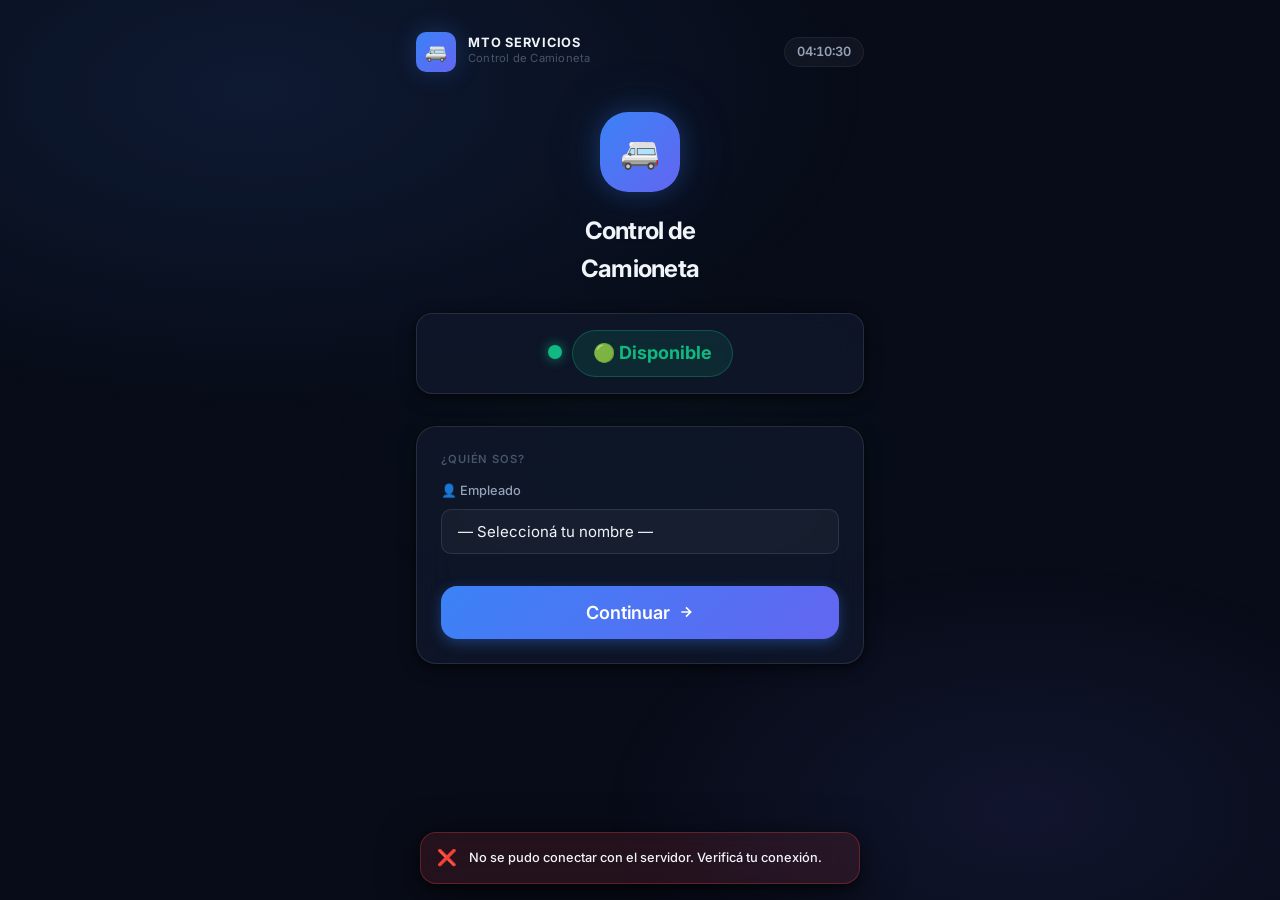
==== commit 97980cbe: "Timeout y aviso de espera en carga inicial de estado" ====
--- a/index.html
+++ b/index.html
@@ -48,6 +48,7 @@
         <div style="text-align:center;">
           <div style="font-size:var(--fs-lg); font-weight:700; margin-bottom:var(--space-2);">Consultando estado...</div>
           <div style="font-size:var(--fs-sm); color:var(--text-secondary);">Verificando disponibilidad de la camioneta</div>
+          <div id="loadingStatusHint" class="hidden" style="font-size:var(--fs-xs); color:var(--text-muted); margin-top:var(--space-3);">Puede tardar unos segundos la primera vez del día...</div>
         </div>
       </div>
     </section>
@@ -351,6 +352,6 @@
   <!-- Inputs de archivo ocultos para captura de fotos -->
   <input type="file" id="hiddenPhotoInput" accept="image/*" capture="environment" style="display:none;">
 
-  <script src="app.js"></script>
+  <script src="app.js?v=2"></script>
 </body>
 </html>
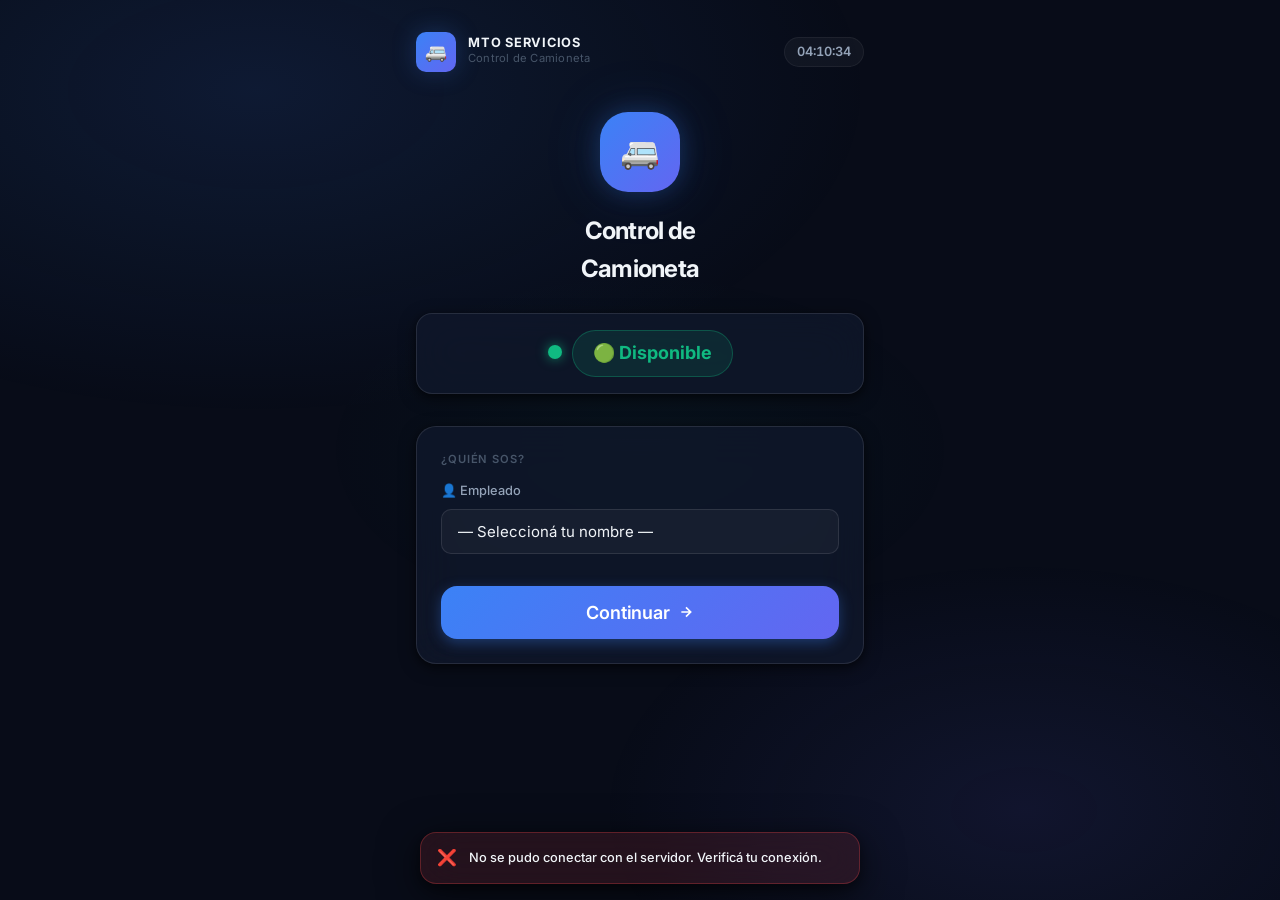
==== commit 3d49d4ab: "Quitar fotos obligatorias de retiro/devolucion; fotos solo para reportar siniestro" ====
--- a/index.html
+++ b/index.html
@@ -116,9 +116,7 @@
         <div class="step-line" id="stepLine1"></div>
         <div class="step" id="step2"><div class="step-dot">2</div><div class="step-label">Check</div></div>
         <div class="step-line" id="stepLine2"></div>
-        <div class="step" id="step3"><div class="step-dot">3</div><div class="step-label">Fotos</div></div>
-        <div class="step-line" id="stepLine3"></div>
-        <div class="step" id="step4"><div class="step-dot">4</div><div class="step-label">Confirmar</div></div>
+        <div class="step" id="step3"><div class="step-dot">3</div><div class="step-label">Confirmar</div></div>
       </div>
 
       <div class="card">
@@ -184,9 +182,7 @@
         <div class="step-line done"></div>
         <div class="step active" id="cstep2"><div class="step-dot">2</div><div class="step-label">Check</div></div>
         <div class="step-line" id="cstepLine2"></div>
-        <div class="step" id="cstep3"><div class="step-dot">3</div><div class="step-label">Fotos</div></div>
-        <div class="step-line" id="cstepLine3"></div>
-        <div class="step" id="cstep4"><div class="step-dot">4</div><div class="step-label">Confirmar</div></div>
+        <div class="step" id="cstep3"><div class="step-dot">3</div><div class="step-label">Confirmar</div></div>
       </div>
 
       <div class="card">
@@ -196,7 +192,7 @@
         </p>
         <div class="checklist" id="checklistContainer"><!-- generado por JS --></div>
 
-        <button class="btn btn-primary btn-full btn-lg mt-4" id="btnChecklistNext" onclick="app.goToFotos()">
+        <button class="btn btn-primary btn-full btn-lg mt-4" id="btnChecklistNext" onclick="app.goToConfirm()">
           Continuar
           <svg width="16" height="16" viewBox="0 0 24 24" fill="none" stroke="currentColor" stroke-width="2.5"><path d="M5 12h14M12 5l7 7-7 7"/></svg>
         </button>
@@ -205,41 +201,7 @@
     </section>
 
     <!-- ══════════════════════════════════════════════
-         PANTALLA 5 — FOTOS
-    ═══════════════════════════════════════════════ -->
-    <section class="screen" id="screenFotos">
-      <div class="steps">
-        <div class="step done"><div class="step-dot">✓</div><div class="step-label">Datos</div></div>
-        <div class="step-line done"></div>
-        <div class="step done"><div class="step-dot">✓</div><div class="step-label">Check</div></div>
-        <div class="step-line done"></div>
-        <div class="step active"><div class="step-dot">3</div><div class="step-label">Fotos</div></div>
-        <div class="step-line" id="fstepLine4"></div>
-        <div class="step" id="fstep4"><div class="step-dot">4</div><div class="step-label">Confirmar</div></div>
-      </div>
-
-      <div class="card">
-        <div class="card-title">Evidencia fotográfica</div>
-        <p style="font-size:var(--fs-sm); color:var(--text-secondary); margin-bottom:var(--space-2);" id="fotosSubtitle">
-          Tomá las 4 fotos obligatorias. Podés agregar más si es necesario.
-        </p>
-
-        <div class="photo-grid" id="photoGrid"><!-- generado por JS --></div>
-
-        <div class="photo-extra-add" onclick="app.addExtraPhotoSlot()">
-          ➕ Agregar otra foto (opcional)
-        </div>
-
-        <button class="btn btn-primary btn-full btn-lg mt-4" id="btnFotosNext" onclick="app.goToConfirm()" disabled>
-          Continuar
-          <svg width="16" height="16" viewBox="0 0 24 24" fill="none" stroke="currentColor" stroke-width="2.5"><path d="M5 12h14M12 5l7 7-7 7"/></svg>
-        </button>
-      </div>
-      <button class="btn btn-ghost w-full mt-4" onclick="app.goBack('screenChecklist')">← Volver</button>
-    </section>
-
-    <!-- ══════════════════════════════════════════════
-         PANTALLA 6 — CONFIRMAR (+ inconveniente si es devolución)
+         PANTALLA 5 — CONFIRMAR (+ inconveniente si es devolución)
     ═══════════════════════════════════════════════ -->
     <section class="screen" id="screenConfirm">
       <div class="steps">
@@ -247,9 +209,7 @@
         <div class="step-line done"></div>
         <div class="step done"><div class="step-dot">✓</div><div class="step-label">Check</div></div>
         <div class="step-line done"></div>
-        <div class="step done"><div class="step-dot">✓</div><div class="step-label">Fotos</div></div>
-        <div class="step-line done"></div>
-        <div class="step active"><div class="step-dot">4</div><div class="step-label">Confirmar</div></div>
+        <div class="step active"><div class="step-dot">3</div><div class="step-label">Confirmar</div></div>
       </div>
 
       <!-- Sólo en devolución -->
@@ -270,9 +230,16 @@
               <option value="otro">Otro</option>
             </select>
           </div>
-          <div class="form-group" style="margin-bottom:0;">
+          <div class="form-group">
             <label class="form-label" for="incidentDesc">Descripción</label>
             <textarea class="form-textarea" id="incidentDesc" placeholder="Describí lo ocurrido con el mayor detalle posible..."></textarea>
+          </div>
+          <div class="form-group" style="margin-bottom:0;">
+            <label class="form-label">📷 Fotos del inconveniente (opcional)</label>
+            <div class="photo-grid" id="incidentPhotoGrid"><!-- generado por JS --></div>
+            <div class="photo-extra-add" id="btnAddIncidentPhoto" onclick="app.captureIncidentPhoto()">
+              ➕ Agregar foto
+            </div>
           </div>
         </div>
       </div>
@@ -307,11 +274,11 @@
       <button class="btn btn-success btn-full btn-lg mt-4" id="btnConfirmSubmit" onclick="app.submitTrip()">
         <span id="btnConfirmLabel">✓ Confirmar</span>
       </button>
-      <button class="btn btn-ghost w-full mt-4" onclick="app.goBack('screenFotos')">← Volver</button>
-    </section>
-
-    <!-- ══════════════════════════════════════════════
-         PANTALLA 7 — ENVIANDO
+      <button class="btn btn-ghost w-full mt-4" onclick="app.goBack('screenChecklist')">← Volver</button>
+    </section>
+
+    <!-- ══════════════════════════════════════════════
+         PANTALLA 6 — ENVIANDO
     ═══════════════════════════════════════════════ -->
     <section class="screen" id="screenLoadingSubmit">
       <div class="loading-screen">
@@ -327,7 +294,7 @@
     </section>
 
     <!-- ══════════════════════════════════════════════
-         PANTALLA 8 — RESULTADO
+         PANTALLA 7 — RESULTADO
     ═══════════════════════════════════════════════ -->
     <section class="screen" id="screenResult">
       <div class="card">
@@ -352,6 +319,6 @@
   <!-- Inputs de archivo ocultos para captura de fotos -->
   <input type="file" id="hiddenPhotoInput" accept="image/*" capture="environment" style="display:none;">
 
-  <script src="app.js?v=2"></script>
+  <script src="app.js?v=3"></script>
 </body>
 </html>
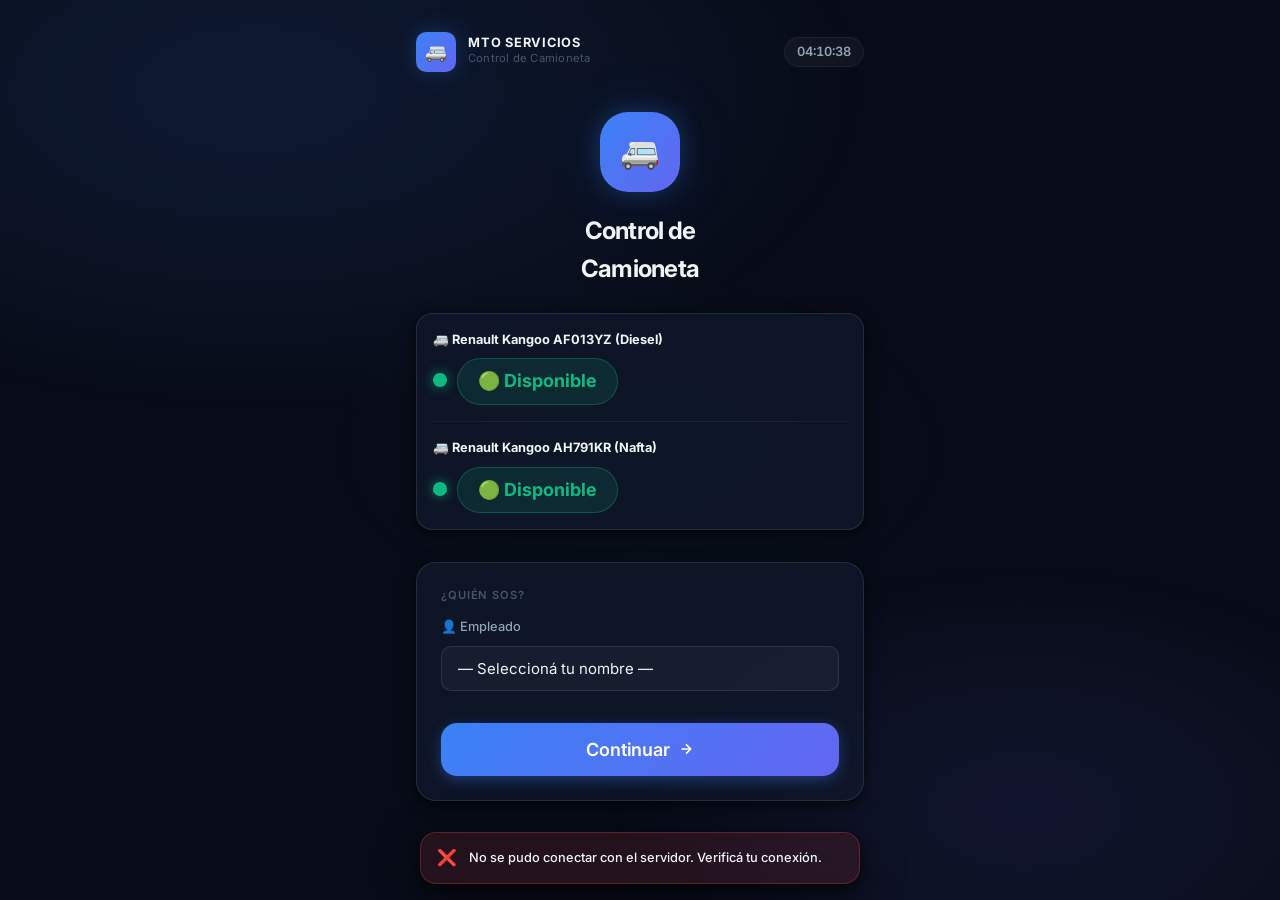
==== commit 839e1005: "Soporte para 2 camionetas (dominio al retirar, estado por vehiculo)" ====
--- a/index.html
+++ b/index.html
@@ -64,10 +64,8 @@
       </div>
 
       <!-- Banner de estado -->
-      <div class="card card-sm" id="statusBanner" style="text-align:center; margin-bottom:var(--space-4);">
-        <span class="vehicle-status-dot available" id="statusDot"></span>
-        <span class="vehicle-badge-lg available" id="statusBadge">🟢 Disponible</span>
-        <div id="statusExtra" class="vehicle-inuse-details hidden"></div>
+      <div class="card card-sm" id="statusBanner" style="margin-bottom:var(--space-4);">
+        <div id="vehiclesList"><!-- generado por JS --></div>
       </div>
 
       <div class="card">
@@ -92,16 +90,11 @@
     <section class="screen" id="screenBlocked">
       <div class="card" style="text-align:center;">
         <div style="font-size:2.5rem; margin-bottom:var(--space-3);">🔴</div>
-        <h2 style="font-size:var(--fs-xl); font-weight:700; margin-bottom:var(--space-2);">Camioneta en uso</h2>
+        <h2 style="font-size:var(--fs-xl); font-weight:700; margin-bottom:var(--space-2);">Camionetas en uso</h2>
         <p style="font-size:var(--fs-sm); color:var(--text-secondary); margin-bottom:var(--space-5);">
-          No podés retirarla hasta que sea devuelta.
+          No hay ninguna disponible hasta que alguna sea devuelta.
         </p>
-        <div class="vehicle-inuse-details" style="margin-top:0;">
-          <div class="vehicle-inuse-row"><span class="key">👤 La tiene</span><span class="val" id="blockedEmployee">—</span></div>
-          <div class="vehicle-inuse-row"><span class="key">🕐 Hora de salida</span><span class="val" id="blockedTime">—</span></div>
-          <div class="vehicle-inuse-row"><span class="key">📍 Destino</span><span class="val" id="blockedDestino">—</span></div>
-          <div class="vehicle-inuse-row"><span class="key">⏱️ Tiempo transcurrido</span><span class="val" id="blockedElapsed">—</span></div>
-        </div>
+        <div id="blockedList" style="text-align:left;"><!-- generado por JS --></div>
       </div>
       <button class="btn btn-ghost w-full mt-4" onclick="app.goBack('screenWelcome')">← Volver</button>
     </section>
@@ -125,6 +118,10 @@
 
         <!-- Campos exclusivos de RETIRO -->
         <div id="retiroFields">
+          <div class="form-group">
+            <label class="form-label" for="vehicleSelect">🚐 Camioneta (dominio)</label>
+            <select class="form-select" id="vehicleSelect"></select>
+          </div>
           <div class="form-group">
             <label class="form-label" for="sectorInput">🏷️ Sector</label>
             <input type="text" class="form-input" id="sectorInput" placeholder="Ej: Mantenimiento" maxlength="60">
@@ -319,6 +316,6 @@
   <!-- Inputs de archivo ocultos para captura de fotos -->
   <input type="file" id="hiddenPhotoInput" accept="image/*" capture="environment" style="display:none;">
 
-  <script src="app.js?v=3"></script>
+  <script src="app.js?v=4"></script>
 </body>
 </html>
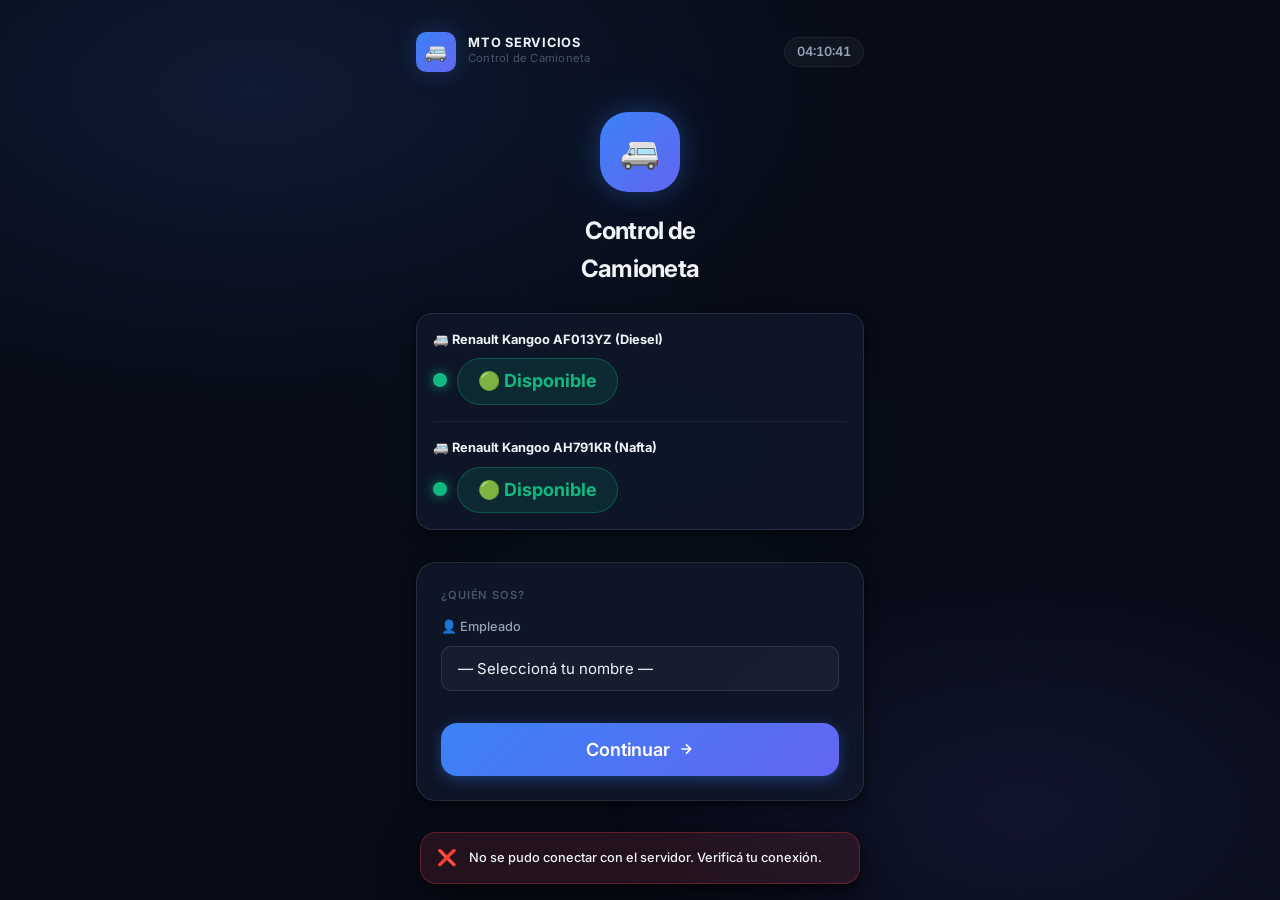
==== commit 03a0363a: "Cambio de empleados: Malena Nucci y Juan Arcilio" ====
--- a/index.html
+++ b/index.html
@@ -316,6 +316,6 @@
   <!-- Inputs de archivo ocultos para captura de fotos -->
   <input type="file" id="hiddenPhotoInput" accept="image/*" capture="environment" style="display:none;">
 
-  <script src="app.js?v=4"></script>
+  <script src="app.js?v=5"></script>
 </body>
 </html>
